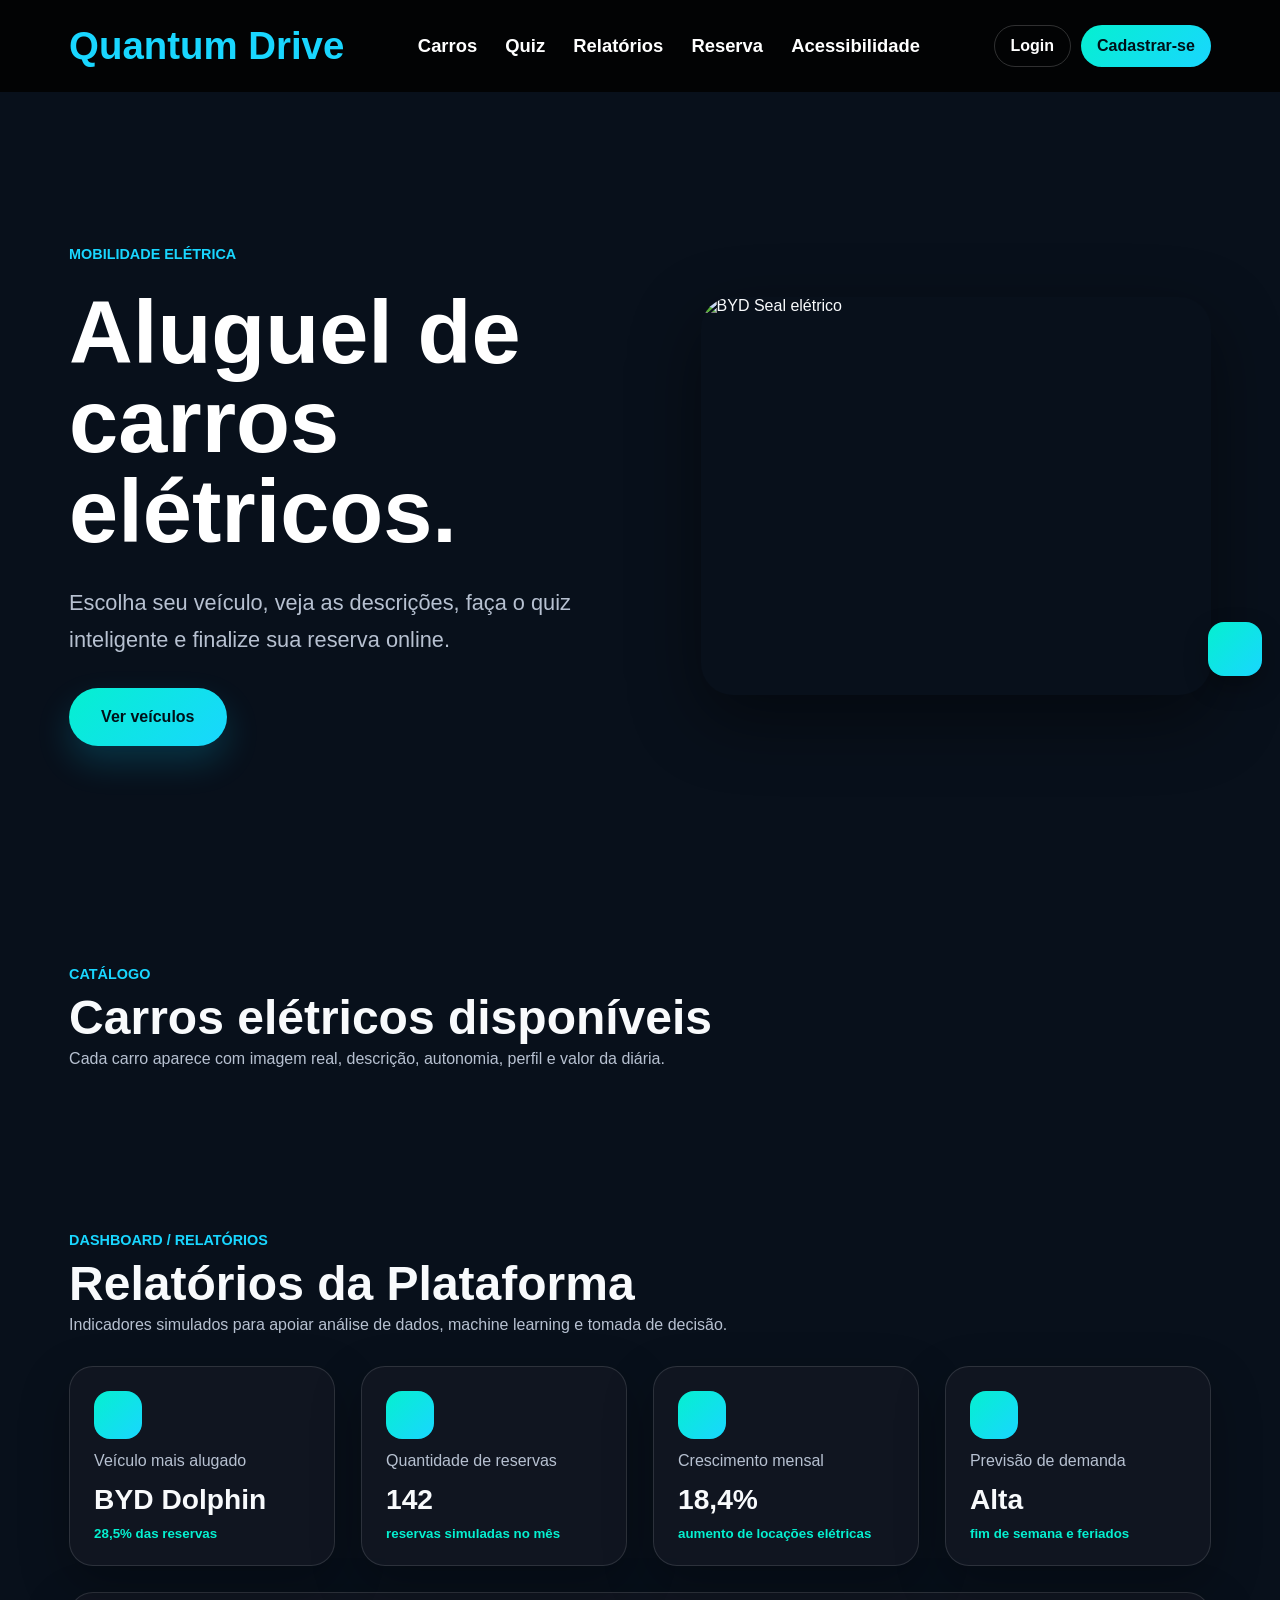
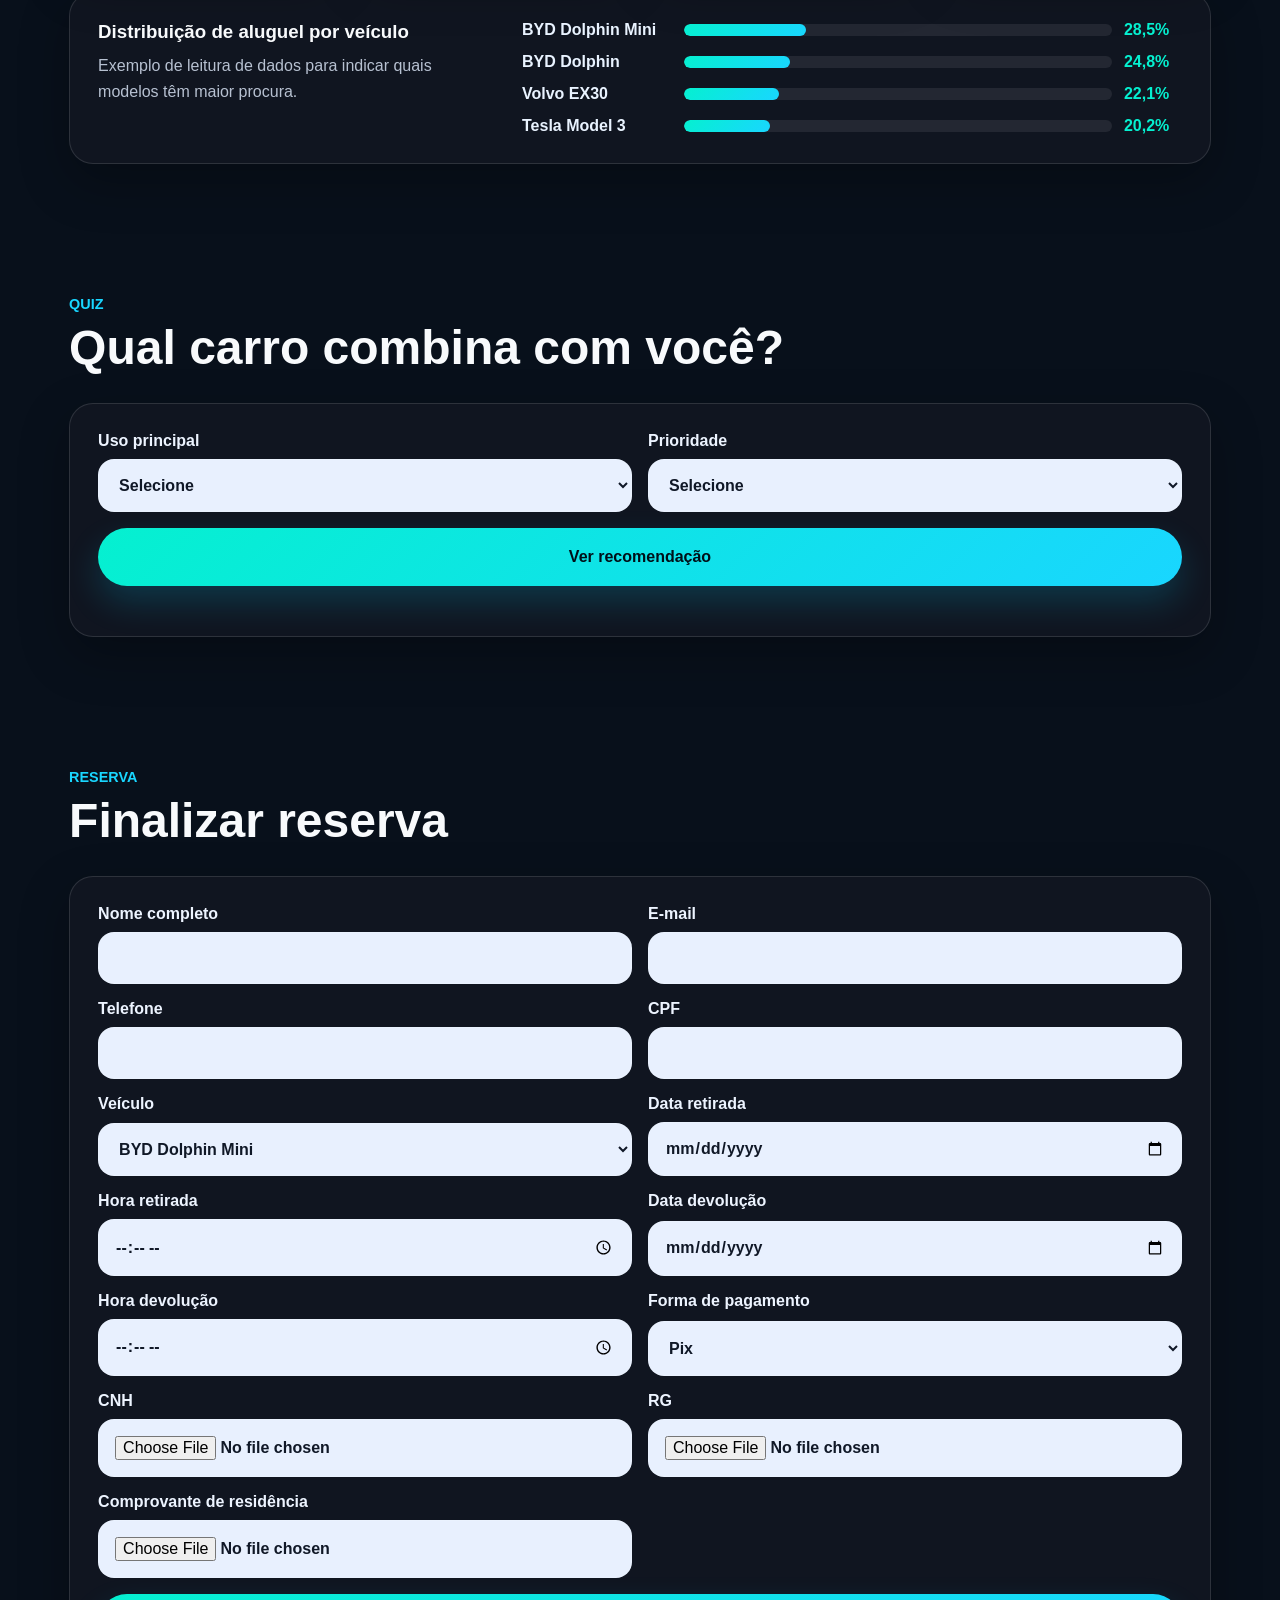
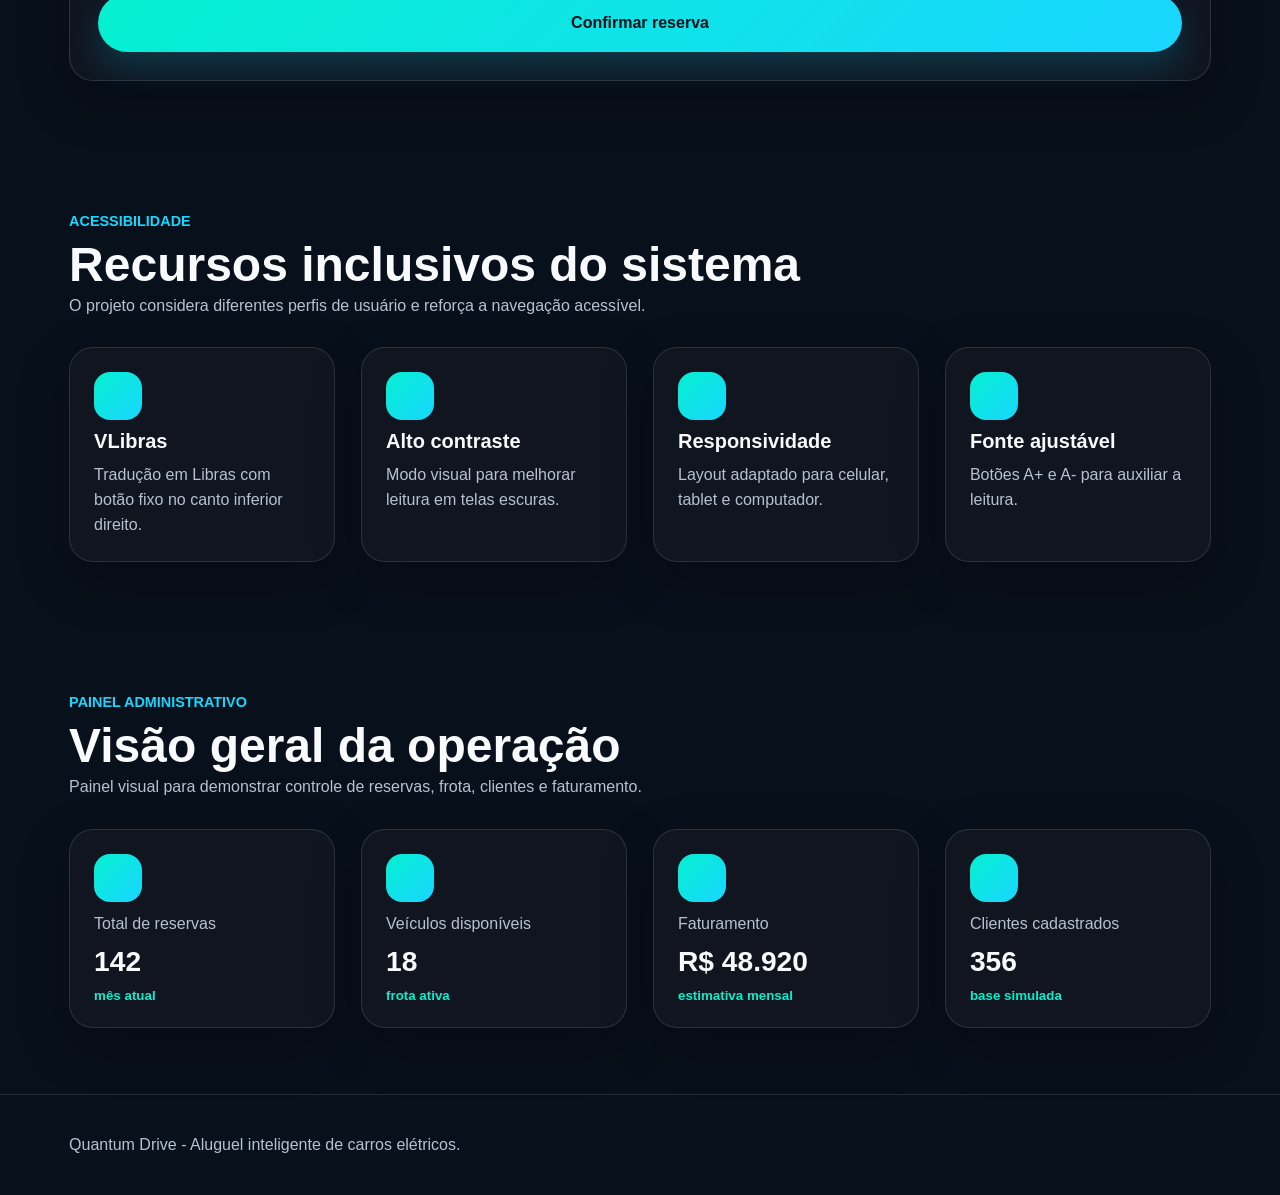
==== Quantum/index.html @ 018c05d9 "Subindo os codigos subindo os arquivos de codigo para o git" ====
<!DOCTYPE html>
<html lang="pt-BR">
<head>
  <meta charset="UTF-8">
  <meta name="viewport" content="width=device-width, initial-scale=1.0">
  <title>Quantum Drive</title>
  <link rel="stylesheet" href="assets/css/style.css">
  <link rel="stylesheet" href="style.css">
</head>
<body>
  <main id="homeScreen" class="site-screen">
    <header class="site-header">
      <a class="site-logo" href="#inicio">Quantum Drive</a>

      <nav class="site-nav" aria-label="Navegação principal">
        <a href="#carros">Carros</a>
        <a href="#quiz">Quiz</a>
        <a href="#relatorios">Relatórios</a>
        <a href="#reserva">Reserva</a>
        <a href="#acessibilidade">Acessibilidade</a>
      </nav>

      <div class="header-actions">
        <button class="ghost-button" type="button" data-auth="login">Login</button>
        <button class="mini-button" type="button" data-auth="signup">Cadastrar-se</button>
      </div>
    </header>

    <section id="inicio" class="home-hero">
      <div class="hero-copy">
        <p class="eyebrow">Mobilidade elétrica</p>
        <h1>Aluguel de carros elétricos.</h1>
        <p>Escolha seu veículo, veja as descrições, faça o quiz inteligente e finalize sua reserva online.</p>
        <div class="hero-actions">
          <button class="btn primary" type="button" data-scroll="#carros">Ver veículos</button>
        </div>
      </div>
      <img src="https://commons.wikimedia.org/wiki/Special:Redirect/file/2022_BYD_Seal.jpg" alt="BYD Seal elétrico">
    </section>

    <section id="carros" class="section-block">
      <div class="section-title">
        <p class="eyebrow">Catálogo</p>
        <h2>Carros elétricos disponíveis</h2>
        <span>Cada carro aparece com imagem real, descrição, autonomia, perfil e valor da diária.</span>
      </div>
      <div class="vehicle-grid" id="gridCarros"></div>
    </section>

    <section id="relatorios" class="section-block">
      <div class="section-title">
        <p class="eyebrow">Dashboard / Relatórios</p>
        <h2>Relatórios da Plataforma</h2>
        <span>Indicadores simulados para apoiar análise de dados, machine learning e tomada de decisão.</span>
      </div>

      <div class="metrics-grid">
        <article class="metric-card">
          <i class="fa-solid fa-car-side"></i>
          <span>Veículo mais alugado</span>
          <strong>BYD Dolphin</strong>
          <small>28,5% das reservas</small>
        </article>
        <article class="metric-card">
          <i class="fa-solid fa-calendar-check"></i>
          <span>Quantidade de reservas</span>
          <strong>142</strong>
          <small>reservas simuladas no mês</small>
        </article>
        <article class="metric-card">
          <i class="fa-solid fa-arrow-trend-up"></i>
          <span>Crescimento mensal</span>
          <strong>18,4%</strong>
          <small>aumento de locações elétricas</small>
        </article>
        <article class="metric-card">
          <i class="fa-solid fa-brain"></i>
          <span>Previsão de demanda</span>
          <strong>Alta</strong>
          <small>fim de semana e feriados</small>
        </article>
      </div>

      <div class="report-panel">
        <div>
          <h3>Distribuição de aluguel por veículo</h3>
          <p>Exemplo de leitura de dados para indicar quais modelos têm maior procura.</p>
        </div>
        <div class="bars">
          <div class="bar-row"><span>BYD Dolphin Mini</span><div><b style="width: 28.5%"></b></div><strong>28,5%</strong></div>
          <div class="bar-row"><span>BYD Dolphin</span><div><b style="width: 24.8%"></b></div><strong>24,8%</strong></div>
          <div class="bar-row"><span>Volvo EX30</span><div><b style="width: 22.1%"></b></div><strong>22,1%</strong></div>
          <div class="bar-row"><span>Tesla Model 3</span><div><b style="width: 20.2%"></b></div><strong>20,2%</strong></div>
        </div>
      </div>
    </section>

    <section id="quiz" class="section-block">
      <div class="section-title">
        <p class="eyebrow">Quiz</p>
        <h2>Qual carro combina com você?</h2>
      </div>
      <div class="panel">
        <form id="quizForm" class="form-grid">
          <label for="uso">Uso principal
            <select id="uso" required>
              <option value="">Selecione</option>
              <option value="cidade">Cidade</option>
              <option value="viagem">Viagem</option>
              <option value="familia">Família</option>
              <option value="esportivo">Esportivo</option>
            </select>
          </label>

          <label for="prioridade">Prioridade
            <select id="prioridade" required>
              <option value="">Selecione</option>
              <option value="economia">Economia</option>
              <option value="conforto">Conforto</option>
              <option value="autonomia">Autonomia</option>
              <option value="performance">Performance</option>
            </select>
          </label>

          <button class="btn primary" type="submit">Ver recomendação</button>
        </form>
        <div id="quizResultado" class="result-area"></div>
      </div>
    </section>

    <section id="reserva" class="section-block">
      <div class="section-title">
        <p class="eyebrow">Reserva</p>
        <h2>Finalizar reserva</h2>
      </div>

      <div class="panel">
        <form id="reservaForm" class="form-grid">
          <label for="nomeReserva">Nome completo<input id="nomeReserva" required></label>
          <label for="emailReserva">E-mail<input id="emailReserva" type="email" required></label>
          <label for="telefoneReserva">Telefone<input id="telefoneReserva" required></label>
          <label for="cpfReserva">CPF<input id="cpfReserva" required></label>
          <label for="veiculoReserva">Veículo
            <select id="veiculoReserva" required>
              <option>BYD Dolphin Mini</option>
              <option>BYD Dolphin</option>
              <option>Volvo EX30</option>
              <option>Tesla Model 3</option>
            </select>
          </label>
          <label for="dataRetirada">Data retirada<input id="dataRetirada" type="date" required></label>
          <label for="horaRetirada">Hora retirada<input id="horaRetirada" type="time" required></label>
          <label for="dataDevolucao">Data devolução<input id="dataDevolucao" type="date" required></label>
          <label for="horaDevolucao">Hora devolução<input id="horaDevolucao" type="time" required></label>

          <label for="pagamento">Forma de pagamento
            <select id="pagamento" required>
              <option>Pix</option>
              <option>Cartão de crédito</option>
              <option>Cartão de débito</option>
              <option>Pagamento na loja</option>
            </select>
          </label>

          <div id="cartaoCampos" class="card-payment-fields" hidden>
            <label for="nomeCartao">Nome impresso no cartão<input id="nomeCartao" autocomplete="cc-name"></label>
            <label for="numeroCartao">Número do cartão<input id="numeroCartao" inputmode="numeric" autocomplete="cc-number" maxlength="19" placeholder="0000 0000 0000 0000"></label>
            <label for="validadeCartao">Validade<input id="validadeCartao" inputmode="numeric" autocomplete="cc-exp" maxlength="5" placeholder="MM/AA"></label>
            <label for="cvvCartao">CVV<input id="cvvCartao" inputmode="numeric" autocomplete="cc-csc" maxlength="4" placeholder="000"></label>
          </div>

          <label for="cnh">CNH<input id="cnh" type="file" required></label>
          <label for="rg">RG<input id="rg" type="file" required></label>
          <label for="comprovante">Comprovante de residência<input id="comprovante" type="file" required></label>

          <button class="btn primary" type="submit">Confirmar reserva</button>
        </form>
      </div>
    </section>

    <section id="confirmacao" class="section-block confirmation-section" hidden>
      <div class="confirmation-card">
        <i class="fa-solid fa-circle-check"></i>
        <h2>Reserva confirmada!</h2>
        <p id="confirmacaoTexto">Sua reserva foi registrada com sucesso.</p>
        <div class="receipt" id="reciboReserva"></div>
      </div>
    </section>

    <section id="acessibilidade-info" class="section-block">
      <div class="section-title">
        <p class="eyebrow">Acessibilidade</p>
        <h2>Recursos inclusivos do sistema</h2>
        <span>O projeto considera diferentes perfis de usuário e reforça a navegação acessível.</span>
      </div>
      <div class="feature-grid">
        <article class="feature-card"><i class="fa-solid fa-hands-asl-interpreting"></i><strong>VLibras</strong><span>Tradução em Libras com botão fixo no canto inferior direito.</span></article>
        <article class="feature-card"><i class="fa-solid fa-circle-half-stroke"></i><strong>Alto contraste</strong><span>Modo visual para melhorar leitura em telas escuras.</span></article>
        <article class="feature-card"><i class="fa-solid fa-mobile-screen"></i><strong>Responsividade</strong><span>Layout adaptado para celular, tablet e computador.</span></article>
        <article class="feature-card"><i class="fa-solid fa-text-height"></i><strong>Fonte ajustável</strong><span>Botões A+ e A- para auxiliar a leitura.</span></article>
      </div>
    </section>

    <section id="admin" class="section-block">
      <div class="section-title">
        <p class="eyebrow">Painel Administrativo</p>
        <h2>Visão geral da operação</h2>
        <span>Painel visual para demonstrar controle de reservas, frota, clientes e faturamento.</span>
      </div>
      <div class="admin-grid">
        <article class="metric-card"><i class="fa-solid fa-clipboard-list"></i><span>Total de reservas</span><strong>142</strong><small>mês atual</small></article>
        <article class="metric-card"><i class="fa-solid fa-car"></i><span>Veículos disponíveis</span><strong>18</strong><small>frota ativa</small></article>
        <article class="metric-card"><i class="fa-solid fa-sack-dollar"></i><span>Faturamento</span><strong>R$ 48.920</strong><small>estimativa mensal</small></article>
        <article class="metric-card"><i class="fa-solid fa-users"></i><span>Clientes cadastrados</span><strong>356</strong><small>base simulada</small></article>
      </div>
    </section>

    <footer>Quantum Drive - Aluguel inteligente de carros elétricos.</footer>
  </main>

  <main id="authScreen" class="login-screen" hidden>
    <button class="back-home" type="button" data-screen="home">
      <i class="fa-solid fa-arrow-left"></i>
      Voltar ao início
    </button>

    <section class="login-card" aria-labelledby="authTitle">
      <div class="brand-mark">
        <i class="fa-solid fa-bolt"></i>
      </div>
      <p class="eyebrow">Quantum Drive</p>

      <div id="loginPanel">
        <h1 id="authTitle">Acesse sua conta</h1>
        <p class="login-subtitle">Entre para acompanhar reservas, dados e veículos utilizados.</p>

        <form id="loginForm" class="login-form">
          <label for="loginEmail">E-mail</label>
          <input id="loginEmail" name="email" type="email" autocomplete="email" placeholder="teste@demo.com" required>

          <label for="loginPassword">Senha</label>
          <input id="loginPassword" name="password" type="password" autocomplete="current-password" placeholder="123456" required>

          <p id="loginError" class="form-error" role="alert"></p>
          <button class="btn primary full" type="submit">Entrar</button>
          <button class="link-button recover-link" type="button" id="recoverPassword">Esqueci minha senha</button>
          <p id="recoverMessage" class="form-success" role="status"></p>
        </form>

        <div class="signup-visual">
          <span>Não possui conta?</span>
          <button type="button" class="link-button" data-auth="signup">Cadastrar-se</button>
        </div>
      </div>

      <div id="signupPanel" hidden>
        <h1>Criar cadastro</h1>
        <p class="login-subtitle">Cadastro demonstrativo para visualizar a experiência do cliente.</p>

        <form id="signupForm" class="login-form">
          <label for="signupName">Nome completo</label>
          <input id="signupName" type="text" placeholder="Seu nome" required>

          <label for="signupEmail">E-mail</label>
          <input id="signupEmail" type="email" placeholder="seuemail@exemplo.com" required>

          <label for="signupPassword">Senha</label>
          <input id="signupPassword" type="password" placeholder="Crie uma senha" required>

          <p id="signupMessage" class="form-success" role="status"></p>
          <button class="btn primary full" type="submit">Cadastrar-se</button>
        </form>

        <div class="signup-visual">
          <span>Já possui conta?</span>
          <button type="button" class="link-button" data-auth="login">Entrar</button>
        </div>
      </div>
    </section>
  </main>

  <main id="dashboardScreen" class="app-shell" hidden>
    <aside class="sidebar">
      <div class="sidebar-profile">
        <img src="https://images.unsplash.com/photo-1494790108377-be9c29b29330?auto=format&fit=crop&w=160&q=80" alt="Foto do usuário">
        <div>
          <strong>Marina Costa</strong>
          <span>Cliente Quantum</span>
        </div>
      </div>

      <nav class="sidebar-nav" aria-label="Menu do usuário">
        <a href="#dashboard"><i class="fa-solid fa-chart-line"></i>Dashboard</a>
        <a href="#agenda"><i class="fa-solid fa-calendar-check"></i>Agendamentos</a>
        <a href="#dashboard-relatorios"><i class="fa-solid fa-chart-pie"></i>Relatórios</a>
        <a href="#dados"><i class="fa-solid fa-id-card"></i>Meus Dados</a>
        <a href="#utilizados"><i class="fa-solid fa-car-side"></i>Veículos</a>
      </nav>
    </aside>

    <div class="content-area">
      <header class="topbar">
        <div>
          <p class="eyebrow">Painel do usuário</p>
          <h2>Quantum Drive</h2>
        </div>
        <button class="ghost-button" type="button" data-screen="home">Sair</button>
      </header>

      <section id="dashboard" class="dashboard-grid section-block">
        <article id="agenda" class="panel pending-card">
          <div class="panel-heading">
            <div>
              <p class="eyebrow">Agendamento pendente</p>
              <h3>Tesla Model 3</h3>
            </div>
            <span class="status-badge">Aguardando retirada</span>
          </div>
          <dl class="details-list">
            <div><dt>Veículo</dt><dd>Tesla Model 3</dd></div>
            <div><dt>Data</dt><dd>28/05/2026</dd></div>
          </dl>
        </article>

        <article class="panel previous-card">
          <p class="eyebrow">Agendamentos anteriores</p>
          <h3>Histórico</h3>
          <ul class="history-list">
            <li><span>BMW i4</span><strong>Finalizado</strong></li>
            <li><span>BYD Dolphin</span><strong>Finalizado</strong></li>
            <li><span>Volvo EX30</span><strong>Finalizado</strong></li>
          </ul>
        </article>

        <article id="dados" class="panel user-data-card">
          <p class="eyebrow">Meus dados</p>
          <h3>Marina Costa</h3>
          <dl class="details-list compact">
            <div><dt>E-mail</dt><dd>teste@demo.com</dd></div>
            <div><dt>Telefone</dt><dd>(11) 98888-1020</dd></div>
            <div><dt>CNH</dt><dd>04598732100</dd></div>
          </dl>
        </article>
      </section>

      <section id="dashboard-relatorios" class="section-block">
        <div class="section-title">
          <p class="eyebrow">Relatórios inteligentes</p>
          <h2>Análise da plataforma</h2>
        </div>
        <div class="metrics-grid">
          <article class="metric-card"><i class="fa-solid fa-car-side"></i><span>Mais alugado</span><strong>BYD Dolphin</strong><small>28,5%</small></article>
          <article class="metric-card"><i class="fa-solid fa-chart-line"></i><span>Crescimento</span><strong>18,4%</strong><small>mensal</small></article>
          <article class="metric-card"><i class="fa-solid fa-brain"></i><span>Previsão IA</span><strong>Alta</strong><small>próximos 7 dias</small></article>
          <article class="metric-card"><i class="fa-solid fa-wallet"></i><span>Receita estimada</span><strong>R$ 48.920</strong><small>mês atual</small></article>
        </div>
      </section>

      <section id="utilizados" class="section-block">
        <div class="section-title">
          <p class="eyebrow">Carros já utilizados</p>
          <h2>Experiências anteriores</h2>
        </div>
        <div class="used-grid">
          <article class="used-card">
            <img src="https://commons.wikimedia.org/wiki/Special:Redirect/file/Tesla_Model_3_parked,_front_driver_side.jpg" alt="Tesla Model 3">
            <div><h3>Tesla Model 3</h3><span>5x utilizado</span></div>
          </article>
          <article class="used-card">
            <img src="https://commons.wikimedia.org/wiki/Special:Redirect/file/2021_BYD_Dolphin_EV_(front).jpg" alt="BYD Dolphin">
            <div><h3>BYD Dolphin</h3><span>2x utilizado</span></div>
          </article>
          <article class="used-card">
            <img src="https://commons.wikimedia.org/wiki/Special:Redirect/file/BMW_i4_IMG_6410.jpg" alt="BMW i4">
            <div><h3>BMW i4</h3><span>3x utilizado</span></div>
          </article>
        </div>
      </section>
    </div>
  </main>

  <div class="accessibility-tools" id="acessibilidade">
    <button class="accessibility-toggle" type="button" aria-label="Abrir ferramentas de acessibilidade">
      <i class="fa-solid fa-universal-access"></i>
    </button>
    <button type="button" data-action="daltonico">Modo daltônico</button>
    <button type="button" data-action="contraste">Alto contraste</button>
    <button type="button" data-action="fonteMais">A+</button>
    <button type="button" data-action="fonteMenos">A-</button>
  </div>

  <div vw class="enabled">
    <div vw-access-button class="active"></div>
    <div vw-plugin-wrapper>
      <div class="vw-plugin-top-wrapper"></div>
    </div>
  </div>

  <script src="https://cdn.jsdelivr.net/npm/@emailjs/browser@4/dist/email.min.js"></script>
  <script src="script.js"></script>
  <script src="https://vlibras.gov.br/app/vlibras-plugin.js"></script>
  <script>
    new window.VLibras.Widget('https://vlibras.gov.br/app');
  </script>
</body>
</html>
---- Quantum/assets/css/style.css ----
:root {
  --black: #05070b;
  --black-soft: #080f18;
  --graphite: #121722;
  --graphite-light: #1b2433;
  --blue: #19d6ff;
  --cyan: #05f0d0;
  --text: #f8fafc;
  --muted: #b7c1d1;
  --border: rgba(255, 255, 255, .12);
  --shadow: 0 24px 70px rgba(0, 0, 0, .45);
}

* {
  box-sizing: border-box;
  margin: 0;
  padding: 0;
  font-family: Arial, Helvetica, sans-serif;
  scroll-behavior: smooth;
}

body {
  min-height: 100vh;
  background: var(--black-soft);
  color: var(--text);
  overflow-x: hidden;
}

body.contraste {
  background: #000;
}

body.daltonico {
  filter: hue-rotate(35deg);
}

button,
input,
select {
  font: inherit;
}

button {
  border: 0;
}

a {
  color: inherit;
  text-decoration: none;
}

[hidden] {
  display: none !important;
}

.site-screen {
  min-height: 100vh;
  background: #08101b;
}

.site-header {
  position: sticky;
  top: 0;
  z-index: 50;
  min-height: 92px;
  display: flex;
  align-items: center;
  justify-content: space-between;
  gap: 26px;
  padding: 0 clamp(24px, 5.4vw, 100px);
  background: #020304;
}

.site-logo {
  color: var(--blue);
  font-size: clamp(1.75rem, 3vw, 2.55rem);
  font-weight: 900;
  letter-spacing: 0;
  white-space: nowrap;
}

.site-nav {
  display: flex;
  align-items: center;
  justify-content: center;
  gap: clamp(18px, 2.2vw, 32px);
  color: white;
  font-size: 1.15rem;
  font-weight: 900;
}

.site-nav a,
.topbar-links a {
  transition: color .2s ease, transform .2s ease;
}

.site-nav a:hover,
.topbar-links a:hover {
  color: var(--blue);
  transform: translateY(-1px);
}

.header-actions {
  display: flex;
  align-items: center;
  gap: 10px;
}

.ghost-button,
.mini-button {
  min-height: 42px;
  padding: 10px 16px;
  border-radius: 999px;
  cursor: pointer;
  font-weight: 900;
  transition: transform .2s ease, background .2s ease, color .2s ease;
}

.ghost-button {
  border: 1px solid rgba(255, 255, 255, .18);
  background: transparent;
  color: white;
}

.mini-button {
  color: #001018;
  background: linear-gradient(135deg, var(--cyan), var(--blue));
}

.ghost-button:hover,
.mini-button:hover {
  transform: translateY(-2px);
}

.home-hero {
  min-height: calc(100vh - 92px);
  display: grid;
  grid-template-columns: minmax(0, 1fr) minmax(360px, .92fr);
  align-items: center;
  gap: clamp(34px, 6vw, 84px);
  padding: clamp(42px, 9vw, 92px) clamp(24px, 5.4vw, 100px);
  background: #08101b;
}

.hero-copy {
  max-width: 820px;
}

.eyebrow {
  color: var(--blue);
  font-size: .9rem;
  font-weight: 900;
  letter-spacing: 0;
  text-transform: uppercase;
}

.home-hero h1 {
  margin: 26px 0 28px;
  color: white;
  font-size: clamp(4rem, 6.9vw, 6rem);
  line-height: 1.01;
  letter-spacing: 0;
}

.home-hero p:not(.eyebrow),
.section-title span,
.card p,
footer,
.login-subtitle {
  color: var(--muted);
  line-height: 1.7;
}

.home-hero p:not(.eyebrow) {
  max-width: 840px;
  font-size: clamp(1.05rem, 1.7vw, 1.55rem);
}

.hero-actions {
  display: flex;
  flex-wrap: wrap;
  gap: 14px;
  margin-top: 30px;
}

.home-hero img {
  width: 100%;
  aspect-ratio: 1.28 / 1;
  min-height: 360px;
  object-fit: cover;
  border-radius: 32px;
  box-shadow: var(--shadow);
}

.btn {
  min-height: 58px;
  padding: 16px 32px;
  border-radius: 999px;
  cursor: pointer;
  font-weight: 900;
  transition: transform .2s ease, box-shadow .2s ease, filter .2s ease;
}

.btn.primary {
  color: #001018;
  background: linear-gradient(135deg, var(--cyan), var(--blue));
  box-shadow: 0 16px 34px rgba(0, 209, 255, .18);
}

.btn.secondary {
  color: white;
  border: 1px solid rgba(25, 214, 255, .42);
  background: rgba(25, 214, 255, .08);
}

.btn.full {
  width: 100%;
}

.btn:hover,
.link-button:hover {
  transform: translateY(-2px);
  filter: brightness(1.05);
}

.section-block {
  padding: 66px clamp(24px, 5.4vw, 100px);
}

.section-title {
  margin-bottom: 28px;
}

.section-title h2 {
  margin-top: 8px;
  font-size: clamp(2rem, 4vw, 3rem);
}

.vehicle-grid,
.used-grid,
.metrics-grid,
.admin-grid,
.feature-grid {
  display: grid;
  grid-template-columns: repeat(4, minmax(0, 1fr));
  gap: 26px;
}

.panel,
.card,
.used-card,
.metric-card,
.feature-card,
.report-panel,
.receipt,
.confirmation-card,
.login-card {
  border: 1px solid var(--border);
  background: rgba(18, 23, 34, .86);
  box-shadow: 0 18px 50px rgba(0, 0, 0, .28);
}

.panel,
.confirmation-card {
  padding: 28px;
  border-radius: 24px;
}

.card,
.used-card,
.metric-card,
.feature-card,
.report-panel {
  overflow: hidden;
  border-radius: 24px;
  transition: transform .22s ease, border-color .22s ease, box-shadow .22s ease;
}

.card:hover,
.used-card:hover,
.metric-card:hover,
.feature-card:hover,
.report-panel:hover,
.panel:hover {
  transform: translateY(-4px);
  border-color: rgba(25, 214, 255, .42);
  box-shadow: 0 24px 70px rgba(0, 0, 0, .34);
}

.metric-card,
.feature-card {
  min-height: 180px;
  padding: 24px;
  display: grid;
  align-content: start;
  gap: 10px;
}

.metric-card i,
.feature-card i {
  width: 48px;
  height: 48px;
  display: grid;
  place-items: center;
  border-radius: 16px;
  color: #001018;
  background: linear-gradient(135deg, var(--cyan), var(--blue));
}

.metric-card span,
.feature-card span {
  color: var(--muted);
  line-height: 1.55;
}

.metric-card strong {
  font-size: clamp(1.45rem, 2.2vw, 2rem);
}

.metric-card small {
  color: var(--cyan);
  font-weight: 900;
}

.report-panel {
  margin-top: 26px;
  padding: 28px;
  display: grid;
  grid-template-columns: .75fr 1.25fr;
  gap: 28px;
}

.report-panel p {
  margin-top: 10px;
  color: var(--muted);
  line-height: 1.6;
}

.bars {
  display: grid;
  gap: 14px;
}

.bar-row {
  display: grid;
  grid-template-columns: 150px minmax(120px, 1fr) 58px;
  align-items: center;
  gap: 12px;
}

.bar-row span {
  color: #e9f3ff;
  font-weight: 900;
}

.bar-row div {
  height: 12px;
  border-radius: 999px;
  overflow: hidden;
  background: rgba(255, 255, 255, .08);
}

.bar-row b {
  display: block;
  height: 100%;
  min-width: 26px;
  border-radius: inherit;
  background: linear-gradient(135deg, var(--cyan), var(--blue));
}

.bar-row strong {
  color: var(--cyan);
}

.card img,
.used-card img {
  width: 100%;
  height: 260px;
  object-fit: cover;
  display: block;
}

.card-body,
.used-card div {
  padding: 26px;
}

.card h3,
.used-card h3 {
  font-size: clamp(1.45rem, 2vw, 2rem);
}

.card p {
  margin-top: 8px;
  font-size: 1.05rem;
}

.specs {
  display: grid;
  grid-template-columns: 1fr 1fr;
  gap: 12px;
  margin: 22px 0;
}

.spec {
  min-height: 90px;
  padding: 16px;
  border-radius: 16px;
  background: rgba(255, 255, 255, .055);
}

.spec strong {
  display: block;
  margin-bottom: 7px;
  color: var(--blue);
}

.price {
  margin-bottom: 14px;
  color: var(--cyan);
  font-size: 1.9rem;
  font-weight: 900;
}

.form-grid,
.login-form {
  display: grid;
  gap: 16px;
}

.form-grid {
  grid-template-columns: repeat(2, minmax(0, 1fr));
}

.form-grid .btn,
.result-area {
  grid-column: 1 / -1;
}

.card-payment-fields {
  grid-column: 1 / -1;
  display: grid;
  grid-template-columns: repeat(2, minmax(0, 1fr));
  gap: 16px;
  padding: 18px;
  border: 1px solid rgba(25, 214, 255, .2);
  border-radius: 20px;
  background: rgba(25, 214, 255, .06);
}

label {
  display: grid;
  gap: 9px;
  color: #edf4ff;
  font-weight: 900;
}

input,
select {
  width: 100%;
  padding: 16px;
  border: 1px solid rgba(255, 255, 255, .1);
  border-radius: 16px;
  outline: none;
  background: #e8f0fe;
  color: #101827;
  transition: border-color .2s ease, box-shadow .2s ease, transform .2s ease;
}

input:hover,
select:hover {
  border-color: rgba(25, 214, 255, .48);
}

input:focus,
select:focus {
  border-color: var(--blue);
  box-shadow: 0 0 0 4px rgba(25, 214, 255, .18);
  transform: translateY(-1px);
}

.result-area {
  margin-top: 22px;
}

.confirmation-card {
  text-align: center;
}

.confirmation-card i {
  color: var(--cyan);
  font-size: 3rem;
  margin-bottom: 14px;
}

.confirmation-card h2 {
  font-size: clamp(2rem, 5vw, 3rem);
}

.confirmation-card p {
  max-width: 680px;
  margin: 12px auto 0;
  color: var(--muted);
  line-height: 1.7;
}

.receipt {
  max-width: 760px;
  margin: 24px auto 0;
  padding: 22px;
  text-align: left;
  border-radius: 20px;
}

.receipt h3 {
  margin-bottom: 14px;
}

.receipt-grid {
  display: grid;
  grid-template-columns: repeat(2, minmax(0, 1fr));
  gap: 12px;
}

.receipt-grid div {
  padding: 12px;
  border-radius: 14px;
  background: rgba(255, 255, 255, .055);
}

.receipt-grid span {
  display: block;
  color: var(--muted);
  font-size: .84rem;
  font-weight: 900;
}

.receipt-grid strong {
  display: block;
  margin-top: 5px;
}

.feature-grid {
  grid-template-columns: repeat(4, minmax(0, 1fr));
}

.feature-card strong {
  font-size: 1.25rem;
}

.tech-list {
  display: flex;
  flex-wrap: wrap;
  gap: 14px;
}

.tech-list span {
  padding: 14px 18px;
  border: 1px solid rgba(25, 214, 255, .24);
  border-radius: 999px;
  color: white;
  background: rgba(25, 214, 255, .09);
  font-weight: 900;
}

.recover-link {
  justify-self: center;
  margin-top: -2px;
}

footer {
  padding: 36px clamp(24px, 5.4vw, 100px);
  border-top: 1px solid var(--border);
}

.login-screen {
  min-height: 100vh;
  display: grid;
  place-items: center;
  padding: 34px;
  background:
    radial-gradient(circle at 10% 10%, rgba(25, 214, 255, .18), transparent 30%),
    linear-gradient(135deg, #081926 0%, #05070b 55%, #020306 100%);
}

.back-home {
  position: fixed;
  top: 24px;
  left: 24px;
  display: inline-flex;
  align-items: center;
  gap: 9px;
  padding: 12px 16px;
  border-radius: 999px;
  background: rgba(18, 23, 34, .9);
  color: white;
  cursor: pointer;
  font-weight: 900;
  transition: transform .2s ease, background .2s ease;
}

.back-home:hover {
  transform: translateY(-2px);
  background: rgba(25, 214, 255, .18);
}

.login-card {
  width: min(550px, 100%);
  padding: 42px;
  border-radius: 28px;
  backdrop-filter: blur(18px);
  animation: fadeUp .55s ease both;
}

.brand-mark {
  width: 70px;
  height: 70px;
  display: grid;
  place-items: center;
  border-radius: 22px;
  color: #001018;
  background: linear-gradient(135deg, var(--cyan), var(--blue));
  box-shadow: 0 14px 35px rgba(0, 209, 255, .25);
  margin-bottom: 24px;
}

.login-card h1 {
  margin-top: 10px;
  font-size: clamp(2.2rem, 4vw, 3rem);
}

.login-subtitle {
  margin: 16px 0 28px;
  font-size: 1.12rem;
}

.form-error,
.form-success {
  min-height: 22px;
  font-weight: 900;
}

.form-error {
  color: #ff8aa0;
}

.form-success {
  color: var(--cyan);
}

.signup-visual {
  display: flex;
  align-items: center;
  justify-content: center;
  gap: 10px;
  margin-top: 24px;
  color: var(--muted);
}

.link-button {
  color: var(--blue);
  background: transparent;
  cursor: pointer;
  font-weight: 900;
  transition: transform .2s ease, color .2s ease;
}

.app-shell {
  min-height: 100vh;
  display: grid;
  grid-template-columns: 280px minmax(0, 1fr);
  background:
    radial-gradient(circle at 20% 10%, rgba(25, 214, 255, .13), transparent 32%),
    linear-gradient(135deg, #02040a 0%, #08111f 48%, #05070b 100%);
  animation: fadeIn .45s ease both;
}

.sidebar {
  position: sticky;
  top: 0;
  height: 100vh;
  padding: 24px;
  border-right: 1px solid var(--border);
  background: rgba(5, 7, 11, .72);
  backdrop-filter: blur(20px);
}

.sidebar-profile {
  display: flex;
  align-items: center;
  gap: 14px;
  padding-bottom: 22px;
  border-bottom: 1px solid var(--border);
}

.sidebar-profile img {
  width: 54px;
  height: 54px;
  border-radius: 50%;
  object-fit: cover;
  border: 2px solid rgba(25, 214, 255, .5);
}

.sidebar-profile span {
  display: block;
  margin-top: 4px;
  color: var(--muted);
  font-size: .88rem;
}

.sidebar-nav {
  display: grid;
  gap: 8px;
  margin-top: 24px;
}

.sidebar-nav a {
  display: flex;
  align-items: center;
  gap: 12px;
  padding: 13px 14px;
  border-radius: 14px;
  color: #dbe7f5;
  transition: background .2s ease, color .2s ease, transform .2s ease;
}

.sidebar-nav a:hover {
  background: rgba(25, 214, 255, .14);
  color: white;
  transform: translateX(3px);
}

.content-area {
  min-width: 0;
}

.topbar {
  position: sticky;
  top: 0;
  z-index: 20;
  display: flex;
  justify-content: space-between;
  align-items: center;
  gap: 20px;
  padding: 18px clamp(18px, 4vw, 48px);
  border-bottom: 1px solid var(--border);
  background: rgba(5, 7, 11, .78);
  backdrop-filter: blur(16px);
}

.dashboard-grid {
  display: grid;
  grid-template-columns: 1.4fr 1fr;
  gap: 22px;
}

.panel-heading {
  display: flex;
  align-items: flex-start;
  justify-content: space-between;
  gap: 18px;
}

.panel h3 {
  margin-top: 7px;
  font-size: 1.55rem;
}

.status-badge {
  display: inline-flex;
  align-items: center;
  min-height: 34px;
  padding: 8px 12px;
  border-radius: 999px;
  color: #001018;
  background: linear-gradient(135deg, var(--cyan), var(--blue));
  font-size: .82rem;
  font-weight: 900;
  white-space: nowrap;
}

.details-list {
  display: grid;
  grid-template-columns: repeat(2, minmax(0, 1fr));
  gap: 14px;
  margin-top: 24px;
}

.details-list.compact {
  grid-template-columns: 1fr;
}

.details-list div,
.history-list li {
  padding: 14px;
  border-radius: 16px;
  background: rgba(255, 255, 255, .055);
}

dt {
  color: var(--muted);
  font-size: .82rem;
  font-weight: 800;
}

dd {
  margin-top: 5px;
  font-weight: 900;
}

.history-list {
  display: grid;
  gap: 12px;
  margin-top: 18px;
  list-style: none;
}

.history-list li {
  display: flex;
  justify-content: space-between;
  gap: 12px;
}

.history-list strong,
.used-card span {
  color: var(--cyan);
}

.user-data-card {
  grid-column: span 2;
}

.used-grid {
  grid-template-columns: repeat(3, minmax(0, 1fr));
}

.used-card span {
  display: block;
  margin-top: 8px;
  font-weight: 900;
}

.accessibility-tools {
  position: fixed;
  right: 18px;
  bottom: 24px;
  z-index: 9998;
  display: flex;
  flex-direction: column;
  align-items: flex-end;
  gap: 8px;
}

.accessibility-tools button {
  min-width: 150px;
  padding: 12px 14px;
  border-radius: 12px;
  background: rgba(18, 23, 34, .92);
  color: white;
  cursor: pointer;
  font-weight: 900;
  box-shadow: 0 10px 24px rgba(0, 0, 0, .3);
  transition: opacity .2s ease, transform .2s ease, visibility .2s ease, background .2s ease;
}

.accessibility-tools .accessibility-toggle {
  min-width: 54px;
  width: 54px;
  height: 54px;
  padding: 0;
  display: grid;
  place-items: center;
  border-radius: 16px;
  background: linear-gradient(135deg, var(--cyan), var(--blue));
  color: #001018;
  font-size: 1.35rem;
}

.accessibility-tools button:not(.accessibility-toggle) {
  opacity: 0;
  visibility: hidden;
  pointer-events: none;
  transform: translateX(16px) scale(.96);
}

.accessibility-tools:hover button:not(.accessibility-toggle),
.accessibility-tools:focus-within button:not(.accessibility-toggle) {
  opacity: 1;
  visibility: visible;
  pointer-events: auto;
  transform: translateX(0) scale(1);
}

.accessibility-tools button:not(.accessibility-toggle):hover {
  background: rgba(25, 214, 255, .2);
}

[vw] {
  z-index: 100000 !important;
}

[vw-access-button] {
  z-index: 100001 !important;
}

div[vw].enabled {
  position: fixed !important;
  right: 16px !important;
  top: auto !important;
  bottom: 92px !important;
  transform: none !important;
  z-index: 2147483647 !important;
  display: block !important;
  visibility: visible !important;
  opacity: 1 !important;
}

div[vw-access-button],
div[vw-plugin-wrapper] {
  visibility: visible !important;
  opacity: 1 !important;
  z-index: 2147483647 !important;
}

.fade-out {
  animation: fadeOut .25s ease both;
}

.fade-in {
  animation: fadeIn .45s ease both;
}

@keyframes fadeUp {
  from {
    opacity: 0;
    transform: translateY(18px);
  }
  to {
    opacity: 1;
    transform: translateY(0);
  }
}

@keyframes fadeIn {
  from { opacity: 0; }
  to { opacity: 1; }
}

@keyframes fadeOut {
  from { opacity: 1; }
  to { opacity: 0; }
}

@media (max-width: 1180px) {
  .site-header {
    flex-wrap: wrap;
    padding-top: 16px;
    padding-bottom: 16px;
  }

  .site-nav {
    order: 3;
    width: 100%;
    justify-content: flex-start;
    overflow-x: auto;
    padding-bottom: 4px;
  }

  .home-hero,
  .app-shell {
    grid-template-columns: 1fr;
  }

  .home-hero img {
    min-height: 0;
  }

  .vehicle-grid {
    grid-template-columns: repeat(2, minmax(0, 1fr));
  }

  .metrics-grid,
  .admin-grid,
  .feature-grid,
  .report-panel {
    grid-template-columns: repeat(2, minmax(0, 1fr));
  }

  .sidebar {
    position: sticky;
    top: 0;
    z-index: 30;
    height: auto;
    padding: 14px 18px;
    border-right: 0;
    border-bottom: 1px solid var(--border);
  }

  .sidebar-profile {
    padding-bottom: 0;
    border-bottom: 0;
  }

  .sidebar-nav {
    display: flex;
    gap: 8px;
    margin-top: 14px;
    overflow-x: auto;
    padding-bottom: 4px;
  }

  .sidebar-nav a {
    white-space: nowrap;
  }
}

@media (max-width: 760px) {
  .site-header {
    min-height: auto;
    gap: 16px;
  }

  .site-logo {
    width: 100%;
  }

  .header-actions {
    width: 100%;
  }

  .header-actions button {
    flex: 1;
  }

  .home-hero {
    min-height: auto;
    padding-top: 42px;
  }

  .home-hero h1 {
    font-size: clamp(3rem, 17vw, 4.1rem);
  }

  .hero-actions,
  .signup-visual,
  .panel-heading,
  .history-list li,
  .topbar {
    flex-direction: column;
    align-items: stretch;
  }

  .vehicle-grid,
  .used-grid,
  .metrics-grid,
  .admin-grid,
  .feature-grid,
  .report-panel,
  .form-grid,
  .card-payment-fields,
  .details-list,
  .specs,
  .dashboard-grid,
  .receipt-grid {
    grid-template-columns: 1fr;
  }

  .bar-row {
    grid-template-columns: 1fr;
    gap: 8px;
  }

  .user-data-card {
    grid-column: auto;
  }

  .login-screen {
    padding: 86px 16px 24px;
  }

  .login-card {
    padding: 26px;
  }

  .back-home {
    top: 16px;
    left: 16px;
  }

  .accessibility-tools {
    right: 10px;
    bottom: 16px;
  }

  .accessibility-tools button {
    min-width: 112px;
    padding: 10px;
    font-size: .86rem;
  }

  div[vw].enabled {
    right: 10px !important;
    bottom: 82px !important;
  }
}
@media (max-width: 768px) {

  body{
    overflow-x: hidden;
  }

  .hero{
    display: flex;
    flex-direction: column;
    text-align: center;
  }

  .hero img{
    width: 100%;
    height: auto;
  }

  .vehicle-grid{
    grid-template-columns: 1fr;
  }

  .used-grid{
    grid-template-columns: 1fr;
  }

  .dashboard-grid{
    grid-template-columns: 1fr;
  }

  .form-grid{
    grid-template-columns: 1fr;
  }

  .sidebar{
    width: 100%;
  }

  .sidebar-nav{
    flex-wrap: wrap;
    justify-content: center;
  }

  .topbar-links{
    justify-content: center;
    flex-wrap: wrap;
  }

  .card,
  .panel,
  .used-card{
    width: 100%;
  }

  .btn{
    width: 100%;
  }

  input,
  select{
    width: 100%;
  }

}
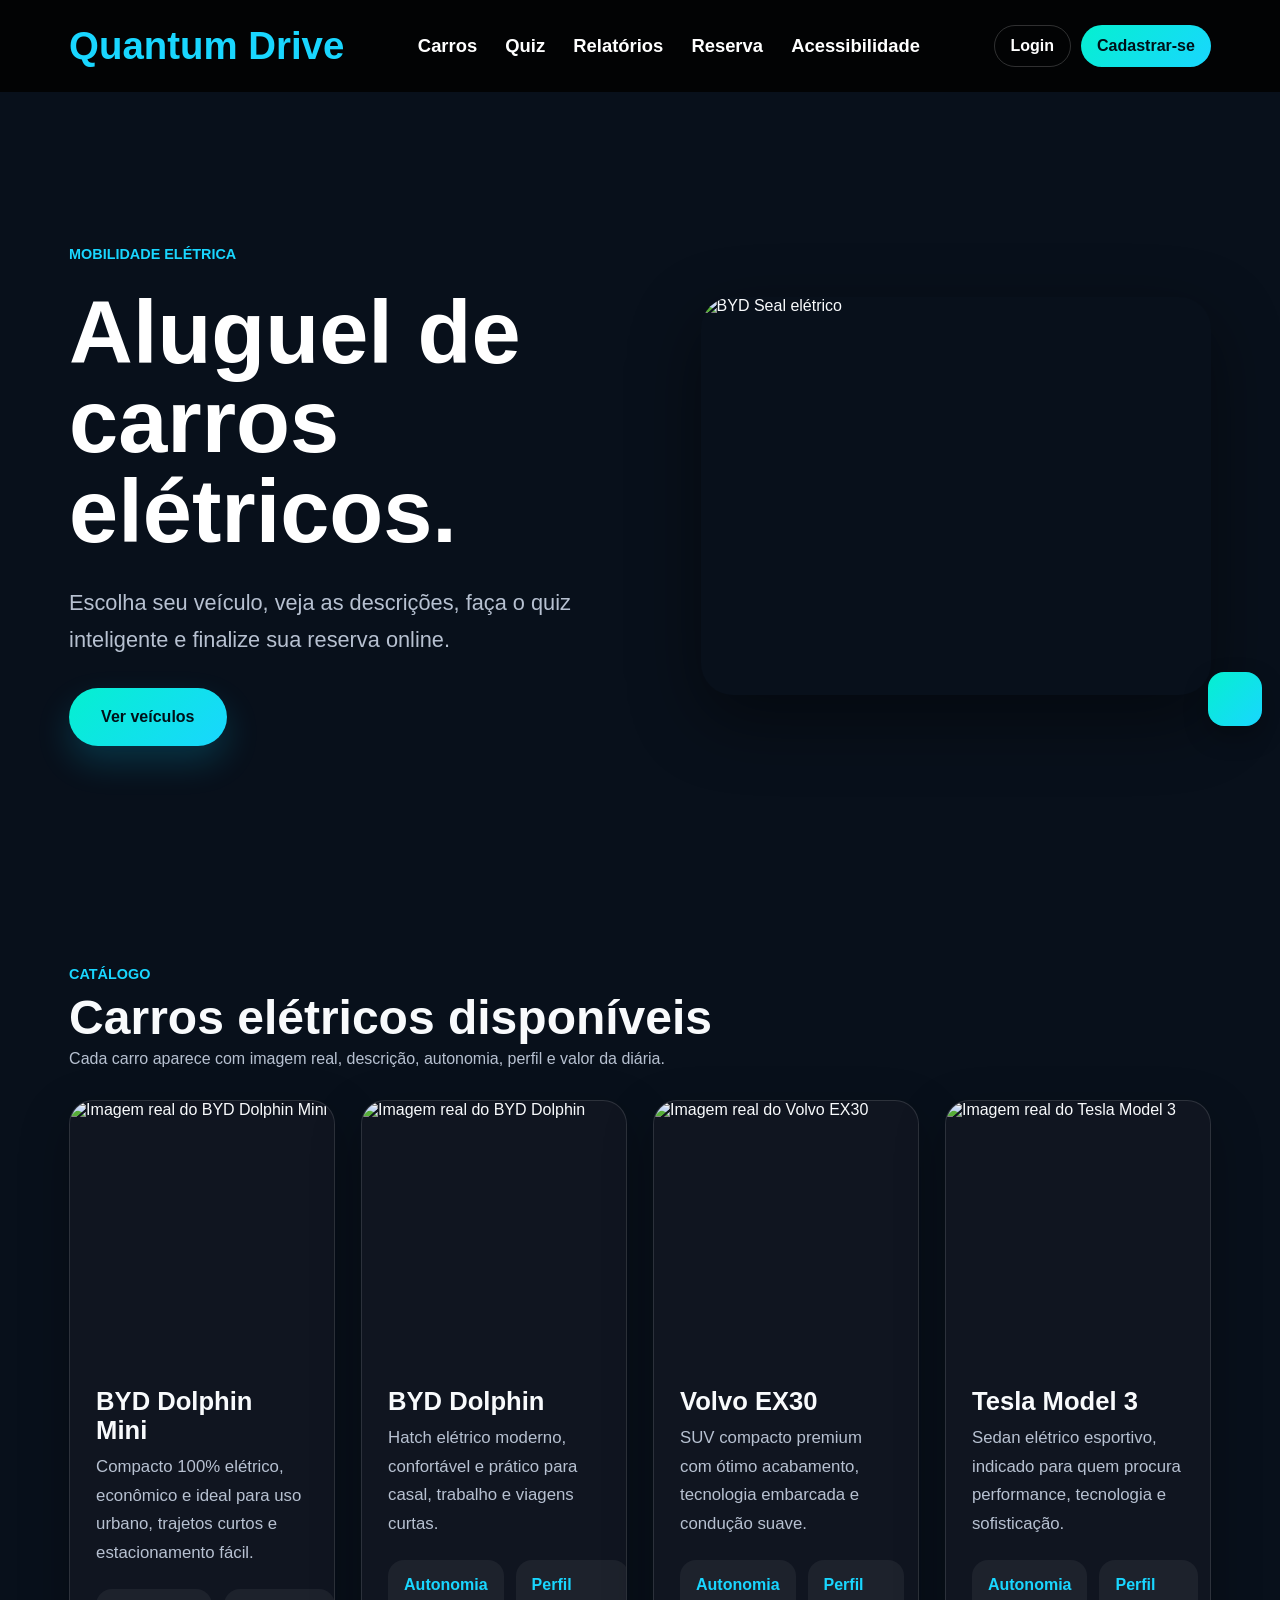
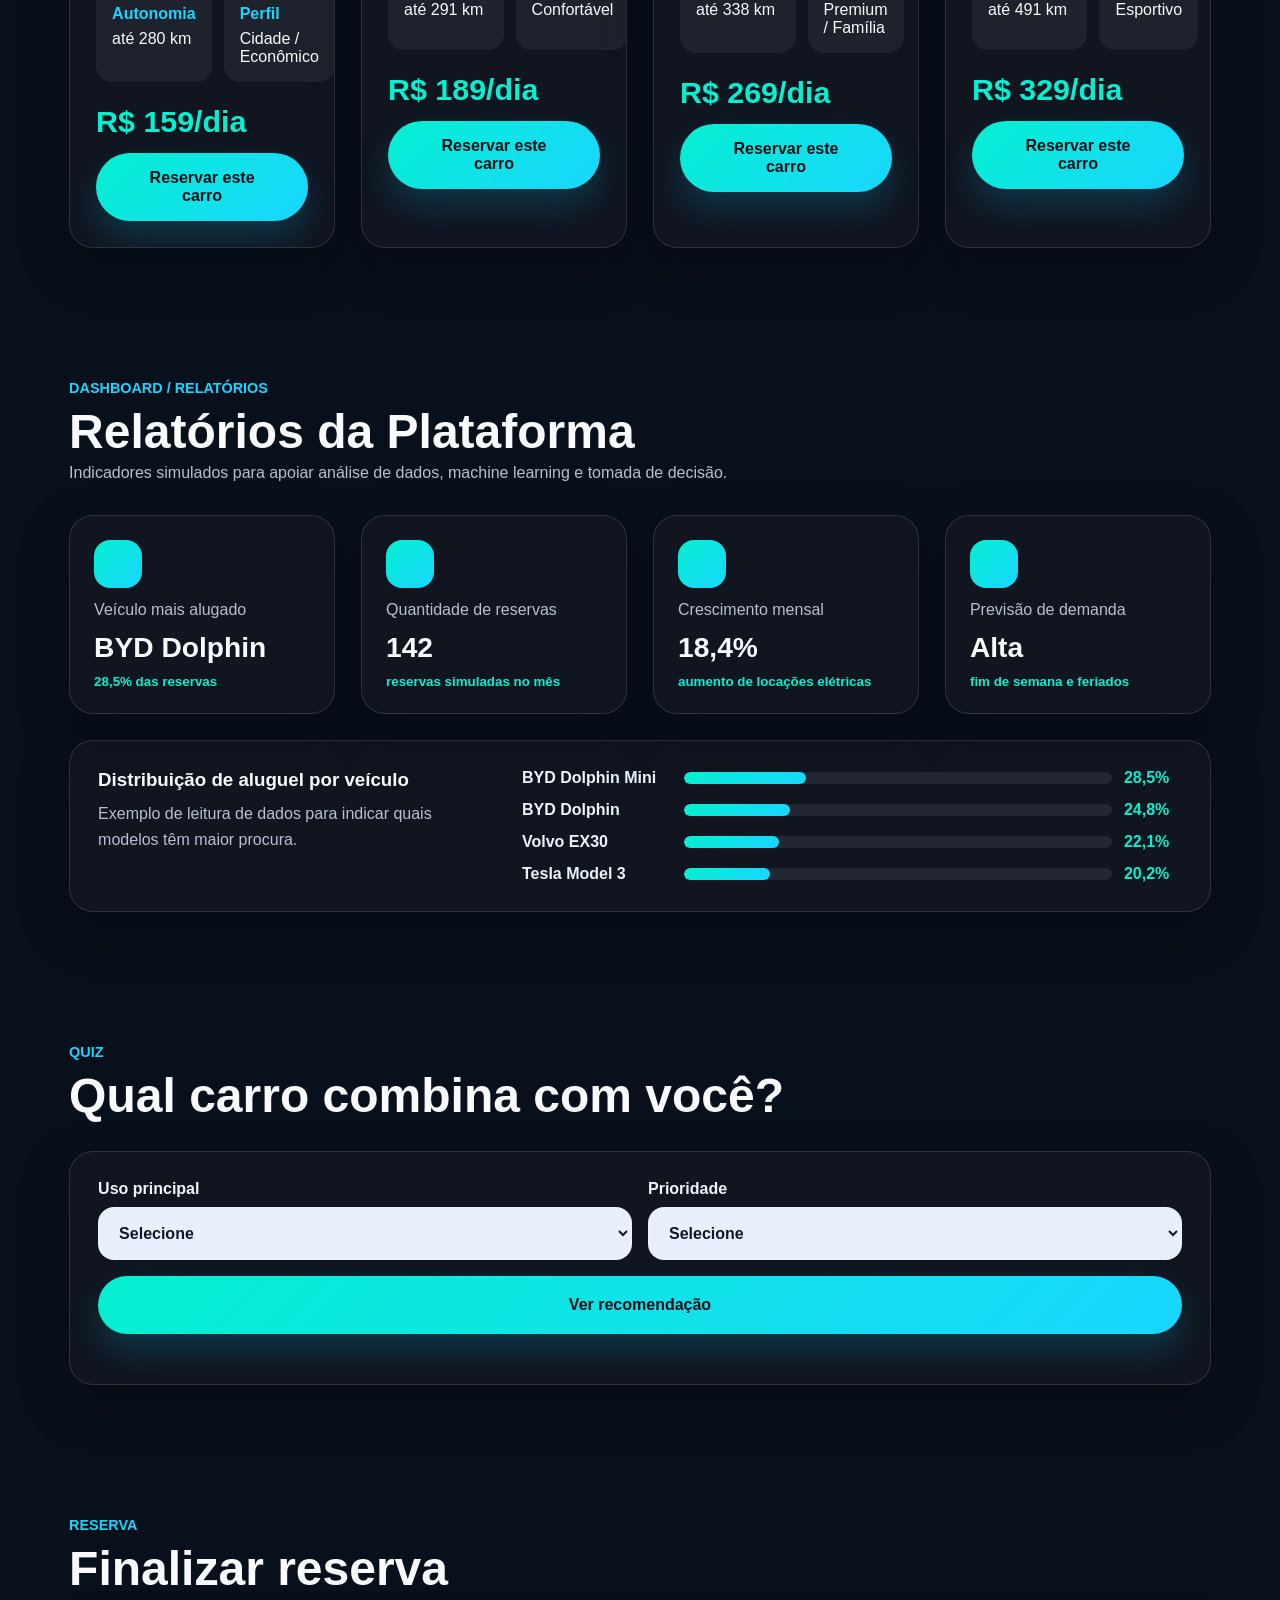
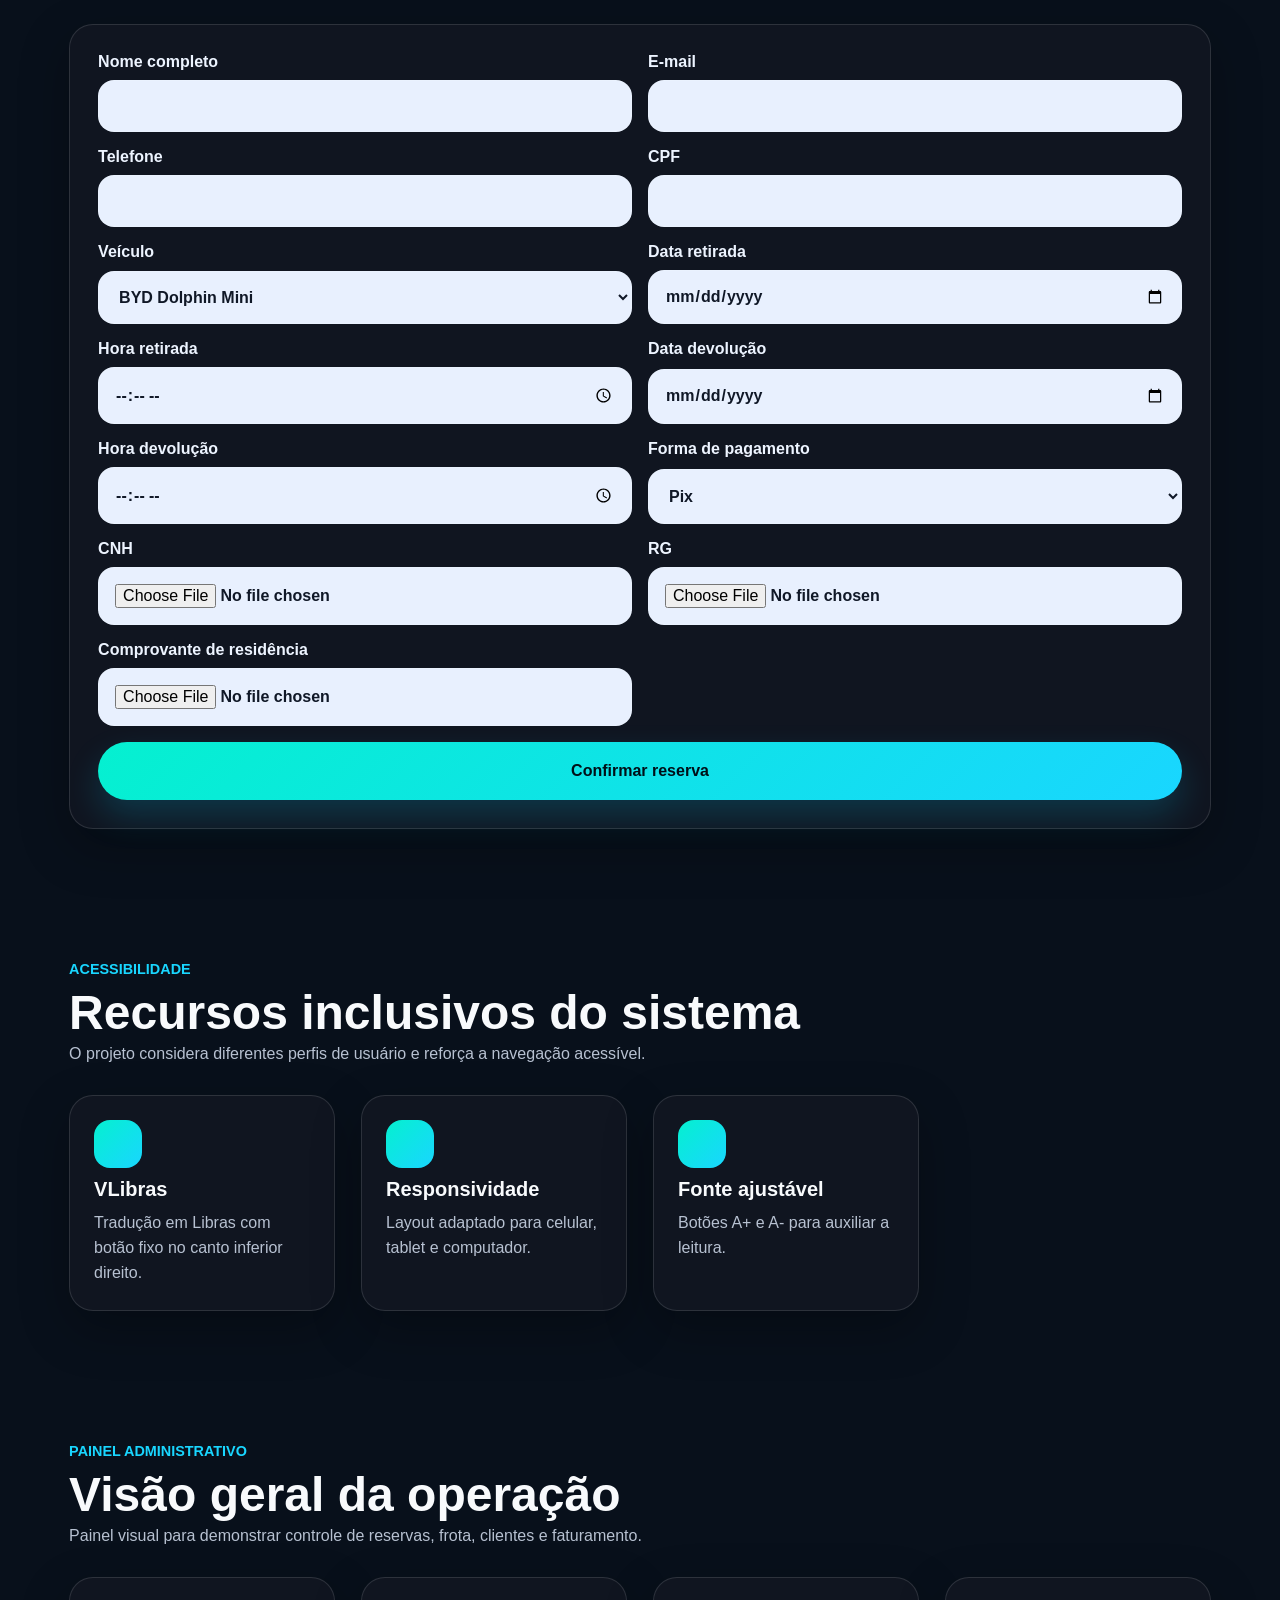
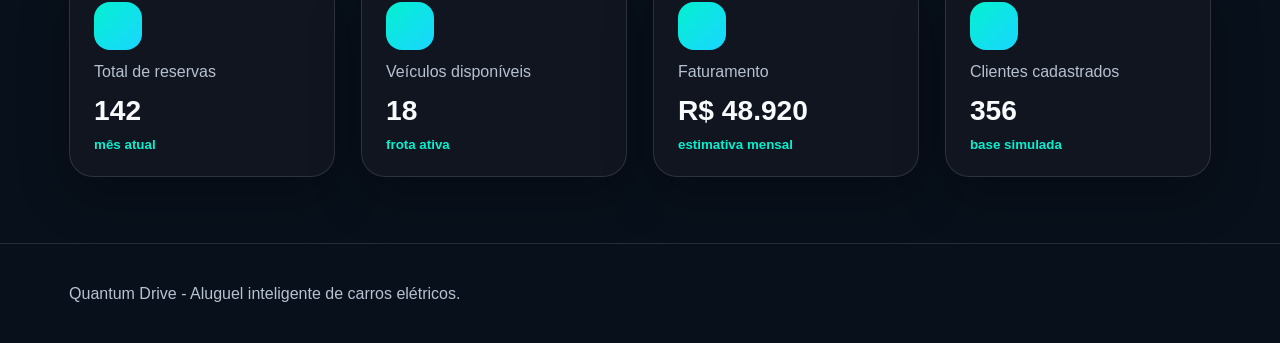
==== commit 033fe2d5: "alterações do css alterações de cor e respostas dos botoes" ====
--- a/Quantum/index.html
+++ b/Quantum/index.html
@@ -195,7 +195,6 @@
       </div>
       <div class="feature-grid">
         <article class="feature-card"><i class="fa-solid fa-hands-asl-interpreting"></i><strong>VLibras</strong><span>Tradução em Libras com botão fixo no canto inferior direito.</span></article>
-        <article class="feature-card"><i class="fa-solid fa-circle-half-stroke"></i><strong>Alto contraste</strong><span>Modo visual para melhorar leitura em telas escuras.</span></article>
         <article class="feature-card"><i class="fa-solid fa-mobile-screen"></i><strong>Responsividade</strong><span>Layout adaptado para celular, tablet e computador.</span></article>
         <article class="feature-card"><i class="fa-solid fa-text-height"></i><strong>Fonte ajustável</strong><span>Botões A+ e A- para auxiliar a leitura.</span></article>
       </div>
@@ -384,7 +383,6 @@
       <i class="fa-solid fa-universal-access"></i>
     </button>
     <button type="button" data-action="daltonico">Modo daltônico</button>
-    <button type="button" data-action="contraste">Alto contraste</button>
     <button type="button" data-action="fonteMais">A+</button>
     <button type="button" data-action="fonteMenos">A-</button>
   </div>
@@ -397,7 +395,7 @@
   </div>
 
   <script src="https://cdn.jsdelivr.net/npm/@emailjs/browser@4/dist/email.min.js"></script>
-  <script src="script.js"></script>
+  <script src="assets/js/script.js"></script>
   <script src="https://vlibras.gov.br/app/vlibras-plugin.js"></script>
   <script>
     new window.VLibras.Widget('https://vlibras.gov.br/app');
--- a/Quantum/assets/css/style.css
+++ b/Quantum/assets/css/style.css
@@ -31,7 +31,12 @@
 }
 
 body.daltonico {
-  filter: hue-rotate(35deg);
+    --blue: #005FCC;
+    --cyan: #F4A300;
+    --text: #FFFFFF;
+    --muted: #E5E5E5;
+    --black-soft: #1A1A1A;
+    --graphite: #2B2B2B;
 }
 
 button,
